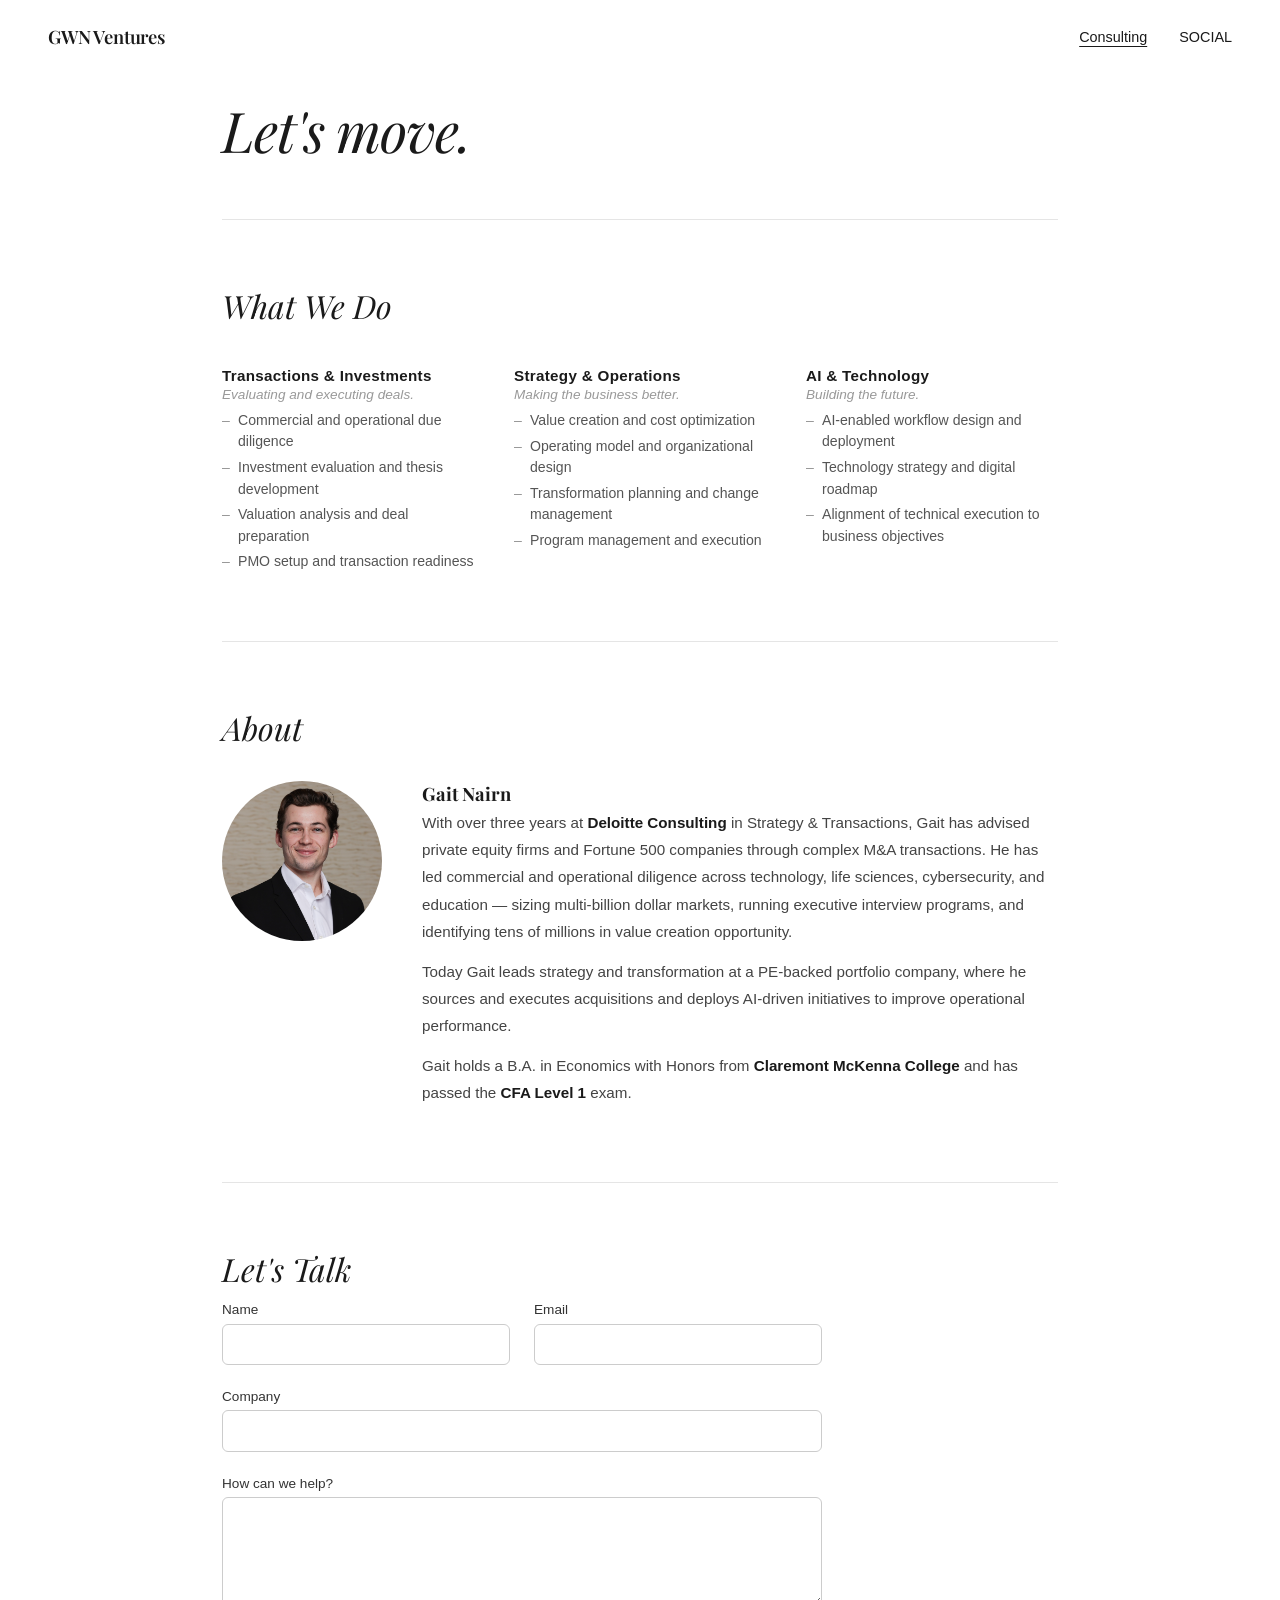
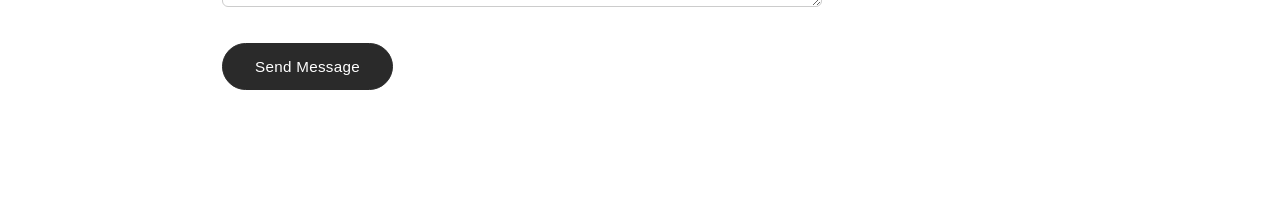
==== consulting/index.html @ 740e8a8c "Add consulting page, privacy/terms pages, and restructure site - Add consulting landing page with se" ====
<!DOCTYPE html>
<html lang="en">
<head>
  <meta charset="UTF-8">
  <meta name="viewport" content="width=device-width, initial-scale=1.0">
  <title>Consulting - GWN Ventures</title>
  <link rel="preconnect" href="https://fonts.googleapis.com">
  <link rel="preconnect" href="https://fonts.gstatic.com" crossorigin>
  <link href="https://fonts.googleapis.com/css2?family=Playfair+Display:ital,wght@0,400;0,700;1,400;1,700&display=swap" rel="stylesheet">
  <link rel="stylesheet" href="../styles.css">
</head>
<body>
  <nav>
    <a href="/" class="nav-logo">GWN Ventures</a>
    <div class="nav-links">
      <div class="nav-dropdown">
        <a href="/consulting" class="active">Consulting</a>
        <div class="dropdown-menu">
          <a href="#services">What We Do</a>
          <a href="#team">About</a>
          <a href="#contact">Let's Talk</a>
        </div>
      </div>
      <a href="/social">SOCIAL</a>
    </div>
  </nav>

  <main class="consulting">
    <section class="consulting-hero">
      <h1>Let's move.</h1>
    </section>

    <section class="consulting-services" id="services">
      <h2>What We Do</h2>
      <div class="services-list">
        <div class="service-item">
          <h3>Transactions & Investments</h3>
          <p class="service-subtitle">Evaluating and executing deals.</p>
          <ul>
            <li>Commercial and operational due diligence</li>
            <li>Investment evaluation and thesis development</li>
            <li>Valuation analysis and deal preparation</li>
            <li>PMO setup and transaction readiness</li>
          </ul>
        </div>
        <div class="service-item">
          <h3>Strategy & Operations</h3>
          <p class="service-subtitle">Making the business better.</p>
          <ul>
            <li>Value creation and cost optimization</li>
            <li>Operating model and organizational design</li>
            <li>Transformation planning and change management</li>
            <li>Program management and execution</li>
          </ul>
        </div>
        <div class="service-item">
          <h3>AI & Technology</h3>
          <p class="service-subtitle">Building the future.</p>
          <ul>
            <li>AI-enabled workflow design and deployment</li>
            <li>Technology strategy and digital roadmap</li>
            <li>Alignment of technical execution to business objectives</li>
          </ul>
        </div>
      </div>
    </section>

    <section class="consulting-team" id="team">
      <h2>About</h2>
      <div class="team-profile">
        <div class="team-photo">
          <img src="../images/gait-headshot.jpg" alt="Gait Nairn">
        </div>
        <div class="team-bio">
          <h3>Gait Nairn</h3>
          <p>
            With over three years at <strong>Deloitte Consulting</strong> in Strategy & Transactions, Gait has advised private equity firms and Fortune 500 companies through complex M&A transactions. He has led commercial and operational diligence across technology, life sciences, cybersecurity, and education &mdash; sizing multi-billion dollar markets, running executive interview programs, and identifying tens of millions in value creation opportunity.
          </p>
          <p>
            Today Gait leads strategy and transformation at a PE-backed portfolio company, where he sources and executes acquisitions and deploys AI-driven initiatives to improve operational performance.
          </p>
          <p>
            Gait holds a B.A. in Economics with Honors from <strong>Claremont McKenna College</strong> and has passed the <strong>CFA Level 1</strong> exam.
          </p>
        </div>
      </div>
    </section>

    <section class="consulting-contact" id="contact">
      <h2>Let's Talk</h2>
      <form action="https://formspree.io/f/xzdylvye" method="POST" class="contact-form">
        <div class="form-row">
          <div class="form-group">
            <label for="name">Name</label>
            <input type="text" id="name" name="name" required>
          </div>
          <div class="form-group">
            <label for="email">Email</label>
            <input type="email" id="email" name="email" required>
          </div>
        </div>
        <div class="form-group">
          <label for="company">Company</label>
          <input type="text" id="company" name="company">
        </div>
        <div class="form-group">
          <label for="message">How can we help?</label>
          <textarea id="message" name="message" rows="5" required></textarea>
        </div>
        <button type="submit" class="btn btn-primary">Send Message</button>
      </form>
    </section>
  </main>
  <script>
    (function() {
      var dropdown = document.querySelector('.nav-dropdown');
      var menu = dropdown.querySelector('.dropdown-menu');
      var timer;
      function show() { clearTimeout(timer); menu.classList.add('open'); }
      function hide() { timer = setTimeout(function() { menu.classList.remove('open'); }, 100); }
      dropdown.addEventListener('mouseenter', show);
      dropdown.addEventListener('mouseleave', hide);
      menu.addEventListener('mouseenter', show);
      menu.addEventListener('mouseleave', hide);
    })();
  </script>
</body>
</html>
---- styles.css ----
/* Reset & Base */
*, *::before, *::after {
  margin: 0;
  padding: 0;
  box-sizing: border-box;
}

html {
  font-size: 16px;
  -webkit-font-smoothing: antialiased;
  -moz-osx-font-smoothing: grayscale;
}

body {
  font-family: 'Playfair Display', Georgia, 'Times New Roman', serif;
  color: #1a1a1a;
  background-color: #fff;
  min-height: 100vh;
}

a {
  text-decoration: none;
  color: inherit;
}

/* Navigation */
nav {
  display: flex;
  justify-content: space-between;
  align-items: center;
  padding: 1.5rem 3rem;
  position: fixed;
  top: 0;
  left: 0;
  right: 0;
  z-index: 100;
  background: rgba(255, 255, 255, 0.95);
  backdrop-filter: blur(10px);
  -webkit-backdrop-filter: blur(10px);
}

.nav-logo {
  font-size: 1.15rem;
  font-weight: 600;
  letter-spacing: -0.01em;
}

.nav-links {
  display: flex;
  gap: 2rem;
  font-family: -apple-system, BlinkMacSystemFont, 'Segoe UI', Roboto, sans-serif;
  font-size: 0.9rem;
  font-weight: 400;
}

.nav-links a {
  transition: opacity 0.2s;
}

.nav-links a:hover {
  opacity: 0.6;
}

.nav-links a.active {
  text-decoration: underline;
  text-underline-offset: 4px;
}

/* Nav Dropdown */
.nav-dropdown {
  position: relative;
}

.nav-dropdown .dropdown-menu {
  position: absolute;
  top: 100%;
  left: 50%;
  transform: translateX(-50%);
  background: rgba(255, 255, 255, 0.97);
  backdrop-filter: blur(10px);
  -webkit-backdrop-filter: blur(10px);
  border: 1px solid #e5e5e5;
  border-radius: 8px;
  padding: 0.5rem 0;
  margin-top: 0.4rem;
  min-width: 160px;
  box-shadow: 0 4px 12px rgba(0, 0, 0, 0.08);
  opacity: 0;
  visibility: hidden;
  transition: opacity 0.15s, visibility 0.15s;
}

.nav-dropdown .dropdown-menu.open {
  opacity: 1;
  visibility: visible;
}

.nav-dropdown .dropdown-menu a {
  display: block;
  padding: 0.45rem 1.2rem;
  font-size: 0.85rem;
  color: #1a1a1a;
  transition: background 0.15s;
}

.nav-dropdown .dropdown-menu a:hover {
  background: #f5f5f5;
  opacity: 1;
}

/* Landing Page */
.landing {
  display: flex;
  flex-direction: column;
  align-items: center;
  justify-content: center;
  min-height: 100vh;
  padding: 2rem;
  text-align: center;
}

.landing h1 {
  font-size: clamp(2.5rem, 5vw, 4rem);
  font-weight: 400;
  font-style: italic;
  letter-spacing: -0.02em;
  margin-bottom: 3rem;
}

.landing-buttons {
  display: flex;
  flex-direction: column;
  gap: 1rem;
  width: 280px;
}

.btn {
  display: inline-flex;
  align-items: center;
  justify-content: center;
  padding: 0.9rem 2rem;
  border-radius: 50px;
  font-family: -apple-system, BlinkMacSystemFont, 'Segoe UI', Roboto, sans-serif;
  font-size: 0.95rem;
  font-weight: 500;
  letter-spacing: 0.02em;
  cursor: pointer;
  transition: all 0.2s ease;
}

.btn-primary {
  background: #2a2a2a;
  color: #fff;
  border: 1.5px solid #2a2a2a;
}

.btn-primary:hover {
  background: #444;
  border-color: #444;
}

.btn-outline {
  background: transparent;
  color: #2a2a2a;
  border: 1.5px solid #ccc;
}

.btn-outline:hover {
  border-color: #888;
}

/* Social Page - Hero */
.social-hero {
  position: relative;
  width: 100%;
  min-height: 100vh;
  display: flex;
  flex-direction: column;
  align-items: center;
  justify-content: center;
  text-align: center;
  padding: 6rem 2rem 4rem;
  overflow: hidden;
}

.social-hero::before {
  content: '';
  position: absolute;
  inset: 0;
  background-image: url('images/social-hero.jpg');
  background-size: cover;
  background-position: center;
  filter: brightness(0.5);
  z-index: -1;
}

.social-hero h1 {
  font-size: clamp(1.6rem, 3.2vw, 2.8rem);
  font-weight: 400;
  font-style: italic;
  color: #fff;
  line-height: 1.4;
  white-space: nowrap;
}

.social-hero h1 .strikethrough {
  text-decoration: line-through;
  text-decoration-thickness: 2px;
}

.social-hero .tagline {
  font-size: clamp(1.8rem, 3.5vw, 3rem);
  font-weight: 400;
  font-style: italic;
  color: #fff;
  margin-top: 2rem;
}

.social-hero .tagline-bold {
  font-size: clamp(1.8rem, 3.5vw, 3rem);
  font-weight: 700;
  font-style: italic;
  color: #fff;
  margin-top: 2rem;
}

.social-hero .tagline-bold .unbold {
  font-weight: 400;
}

.social-hero nav {
  background: transparent;
}

.social-hero nav .nav-logo,
.social-hero nav .nav-links a {
  color: #fff;
}

/* Social Page - Content Section */
.social-content {
  max-width: 800px;
  margin: 0 auto;
  padding: 5rem 2rem;
  text-align: center;
}

.social-content h2 {
  font-size: clamp(1.5rem, 3vw, 2.2rem);
  font-weight: 400;
  font-style: italic;
  margin-bottom: 1.5rem;
}

.social-content p {
  font-family: -apple-system, BlinkMacSystemFont, 'Segoe UI', Roboto, sans-serif;
  font-size: 1.05rem;
  line-height: 1.8;
  color: #555;
  margin-bottom: 1rem;
}

.social-content .cta {
  margin-top: 2.5rem;
}

.social-content .cta .btn {
  font-size: 1rem;
  padding: 1rem 2.5rem;
}

/* About Page */
.about {
  display: grid;
  grid-template-columns: 1fr 1fr;
  min-height: 100vh;
  padding-top: 5rem;
}

.about-text {
  display: flex;
  flex-direction: column;
  justify-content: center;
  padding: 4rem 3rem 4rem 3rem;
}

.about-text h1 {
  font-size: clamp(2.5rem, 4vw, 3.5rem);
  font-weight: 400;
  font-style: italic;
  letter-spacing: -0.02em;
  margin-bottom: 1.5rem;
}

.about-text p {
  font-family: -apple-system, BlinkMacSystemFont, 'Segoe UI', Roboto, sans-serif;
  font-size: 1.05rem;
  line-height: 1.8;
  color: #555;
  max-width: 480px;
}

.about-image {
  width: 100%;
  height: 100%;
  min-height: 500px;
  object-fit: cover;
}

/* Legal Pages */
.legal {
  max-width: 720px;
  margin: 0 auto;
  padding: 7rem 2rem 4rem;
}

.legal h1 {
  font-size: clamp(2rem, 4vw, 3rem);
  font-weight: 400;
  font-style: italic;
  letter-spacing: -0.02em;
  margin-bottom: 0.5rem;
}

.legal-meta {
  font-family: -apple-system, BlinkMacSystemFont, 'Segoe UI', Roboto, sans-serif;
  font-size: 0.85rem;
  color: #999;
  margin-bottom: 2.5rem;
}

.legal h2 {
  font-size: 1.3rem;
  font-weight: 700;
  margin-top: 2.5rem;
  margin-bottom: 0.75rem;
}

.legal h3 {
  font-size: 1.05rem;
  font-weight: 700;
  margin-top: 1.5rem;
  margin-bottom: 0.5rem;
}

.legal p,
.legal li {
  font-family: -apple-system, BlinkMacSystemFont, 'Segoe UI', Roboto, sans-serif;
  font-size: 0.95rem;
  line-height: 1.8;
  color: #444;
  margin-bottom: 0.75rem;
}

.legal ul,
.legal ol {
  padding-left: 1.5rem;
  margin-bottom: 1rem;
}

.legal a {
  color: #2a2a2a;
  text-decoration: underline;
  text-underline-offset: 3px;
}

.legal a:hover {
  opacity: 0.6;
}

.legal .table-wrap {
  overflow-x: auto;
  margin: 1rem 0;
}

.legal table {
  width: 100%;
  border-collapse: collapse;
  font-family: -apple-system, BlinkMacSystemFont, 'Segoe UI', Roboto, sans-serif;
  font-size: 0.85rem;
  line-height: 1.6;
}

.legal th,
.legal td {
  text-align: left;
  padding: 0.6rem 0.75rem;
  border-bottom: 1px solid #e5e5e5;
  color: #444;
}

.legal th {
  font-weight: 600;
  color: #1a1a1a;
}

/* Social Legal Links */
.social-legal {
  display: flex;
  gap: 1rem;
  justify-content: center;
  margin-top: 2rem;
}

.social-legal .btn {
  font-size: 0.9rem;
  padding: 0.75rem 2rem;
}

/* Consulting Page */
.consulting {
  max-width: 900px;
  margin: 0 auto;
  padding: 0 2rem 4rem;
}

.consulting-hero {
  padding-top: 6rem;
  padding-bottom: 2rem;
  border-bottom: 1px solid #e5e5e5;
}

.consulting-hero h1 {
  font-size: clamp(2.2rem, 4.5vw, 3.5rem);
  font-weight: 400;
  font-style: italic;
  letter-spacing: -0.02em;
  line-height: 1.2;
  margin-bottom: 1.5rem;
}

.consulting-subtitle {
  font-family: -apple-system, BlinkMacSystemFont, 'Segoe UI', Roboto, sans-serif;
  font-size: 1.1rem;
  line-height: 1.7;
  color: #555;
  max-width: 600px;
}

.consulting-services {
  padding: 4rem 0;
  border-bottom: 1px solid #e5e5e5;
}

.consulting-services h2 {
  font-size: clamp(1.5rem, 3vw, 2rem);
  font-weight: 400;
  font-style: italic;
  margin-bottom: 2.5rem;
}

.services-list {
  display: grid;
  grid-template-columns: 1fr 1fr 1fr;
  gap: 2.5rem;
}

.service-item h3 {
  font-family: -apple-system, BlinkMacSystemFont, 'Segoe UI', Roboto, sans-serif;
  font-size: 0.95rem;
  font-weight: 600;
  letter-spacing: 0.02em;
  margin-bottom: 0.2rem;
}

.service-subtitle {
  font-family: -apple-system, BlinkMacSystemFont, 'Segoe UI', Roboto, sans-serif;
  font-size: 0.85rem;
  font-style: italic;
  color: #999;
  margin-bottom: 0.5rem;
}

.service-item ul {
  list-style: none;
  padding: 0;
}

.service-item li {
  font-family: -apple-system, BlinkMacSystemFont, 'Segoe UI', Roboto, sans-serif;
  font-size: 0.88rem;
  line-height: 1.5;
  color: #555;
  padding-left: 1rem;
  position: relative;
  margin-bottom: 0.3rem;
}

.service-item li::before {
  content: '\2013';
  position: absolute;
  left: 0;
  color: #999;
}

.consulting-team {
  padding: 4rem 0;
  border-bottom: 1px solid #e5e5e5;
}

.consulting-team h2 {
  font-size: clamp(1.5rem, 3vw, 2rem);
  font-weight: 400;
  font-style: italic;
  margin-bottom: 2rem;
}

.team-profile {
  display: flex;
  gap: 2.5rem;
  align-items: flex-start;
}

.team-photo {
  flex-shrink: 0;
  width: 160px;
  height: 160px;
  border-radius: 50%;
  overflow: hidden;
  background: #f0f0f0;
}

.team-photo img {
  width: 100%;
  height: 100%;
  object-fit: cover;
}

.team-bio h3 {
  font-size: 1.15rem;
  font-weight: 700;
  margin-bottom: 0.15rem;
}

.team-title {
  font-family: -apple-system, BlinkMacSystemFont, 'Segoe UI', Roboto, sans-serif;
  font-size: 0.85rem;
  color: #999;
  letter-spacing: 0.03em;
  margin-bottom: 1rem !important;
}

.team-bio p {
  font-family: -apple-system, BlinkMacSystemFont, 'Segoe UI', Roboto, sans-serif;
  font-size: 0.95rem;
  line-height: 1.8;
  color: #444;
  margin-bottom: 0.75rem;
}

.team-bio strong {
  color: #1a1a1a;
}

.consulting-contact {
  padding: 4rem 0;
}

.consulting-contact h2 {
  font-size: clamp(1.5rem, 3vw, 2rem);
  font-weight: 400;
  font-style: italic;
  margin-bottom: 0.75rem;
}

.contact-intro {
  font-family: -apple-system, BlinkMacSystemFont, 'Segoe UI', Roboto, sans-serif;
  font-size: 1rem;
  color: #555;
  margin-bottom: 2rem;
}

.contact-form {
  max-width: 600px;
}

.form-row {
  display: grid;
  grid-template-columns: 1fr 1fr;
  gap: 1.5rem;
}

.form-group {
  margin-bottom: 1.5rem;
}

.form-group label {
  display: block;
  font-family: -apple-system, BlinkMacSystemFont, 'Segoe UI', Roboto, sans-serif;
  font-size: 0.85rem;
  font-weight: 500;
  margin-bottom: 0.4rem;
  color: #333;
}

.form-group input,
.form-group textarea {
  width: 100%;
  padding: 0.7rem 0.9rem;
  border: 1.5px solid #ccc;
  border-radius: 6px;
  font-family: -apple-system, BlinkMacSystemFont, 'Segoe UI', Roboto, sans-serif;
  font-size: 0.95rem;
  color: #1a1a1a;
  background: #fff;
  transition: border-color 0.2s;
}

.form-group input:focus,
.form-group textarea:focus {
  outline: none;
  border-color: #2a2a2a;
}

.form-group textarea {
  resize: vertical;
}

.contact-form .btn {
  margin-top: 0.5rem;
}

/* Responsive */
@media (max-width: 768px) {
  nav {
    padding: 1.25rem 1.5rem;
  }

  .about {
    grid-template-columns: 1fr;
  }

  .about-text {
    padding: 3rem 1.5rem;
    order: 2;
  }

  .about-image {
    min-height: 350px;
    order: 1;
  }

  .social-hero nav {
    padding: 1.25rem 1.5rem;
  }

  .services-list {
    grid-template-columns: 1fr;
    gap: 2rem;
  }

  .team-profile {
    flex-direction: column;
    align-items: center;
    text-align: center;
  }

  .form-row {
    grid-template-columns: 1fr;
    gap: 0;
  }

  .consulting-hero {
    padding-top: 6rem;
  }
}
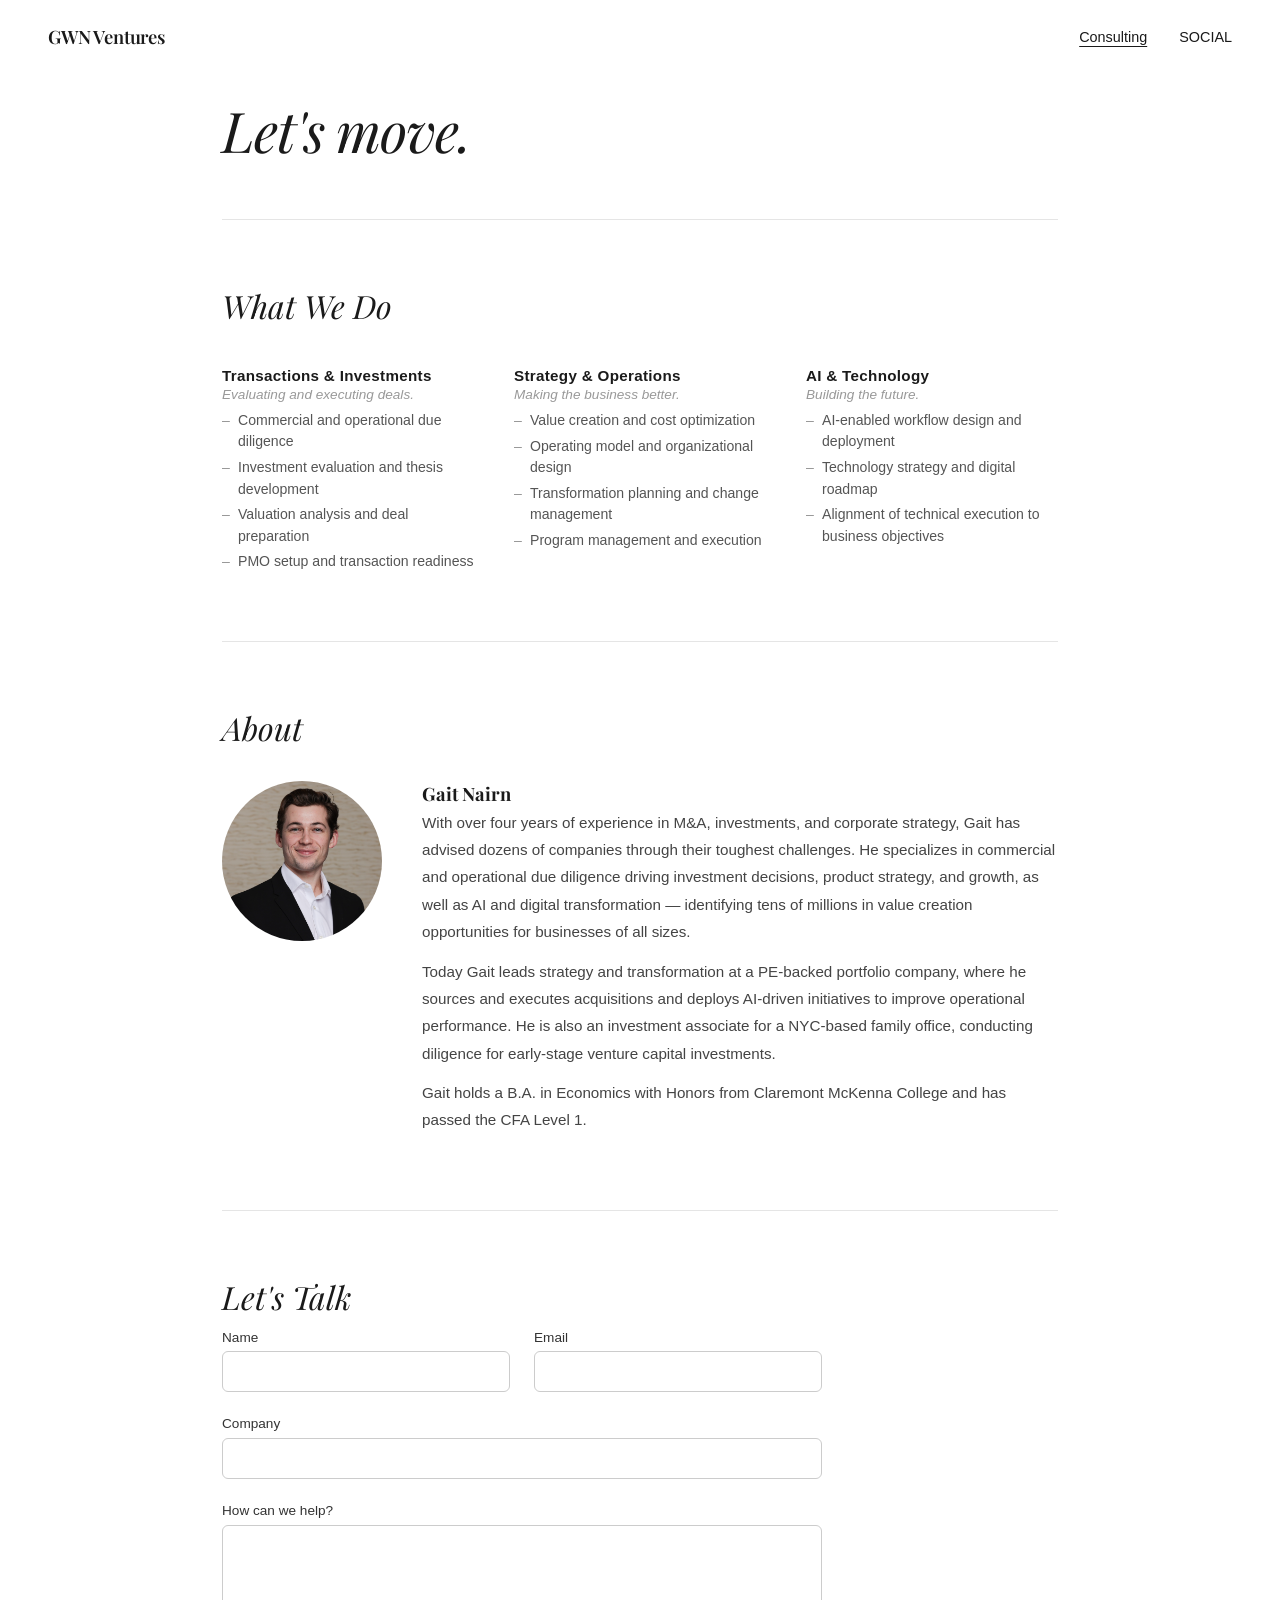
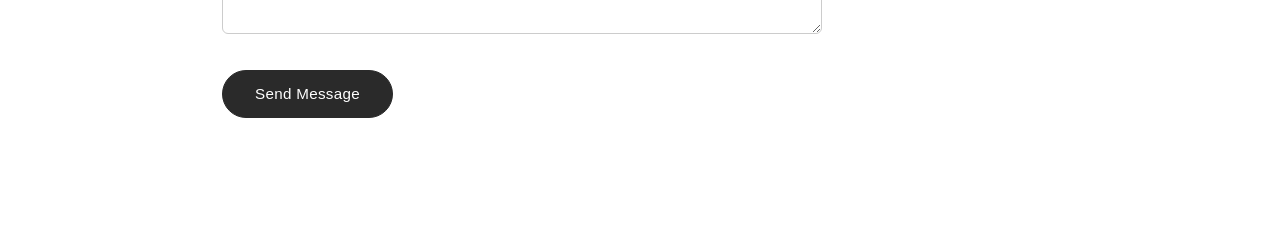
==== commit 76cb6851: "docs: Update Gait bio on consulting page Co-Authored-By: Claude Opus 4.8 (1M context) <noreply@anthr" ====
--- a/consulting/index.html
+++ b/consulting/index.html
@@ -74,13 +74,13 @@
         <div class="team-bio">
           <h3>Gait Nairn</h3>
           <p>
-            With over three years at <strong>Deloitte Consulting</strong> in Strategy & Transactions, Gait has advised private equity firms and Fortune 500 companies through complex M&A transactions. He has led commercial and operational diligence across technology, life sciences, cybersecurity, and education &mdash; sizing multi-billion dollar markets, running executive interview programs, and identifying tens of millions in value creation opportunity.
+            With over four years of experience in M&amp;A, investments, and corporate strategy, Gait has advised dozens of companies through their toughest challenges. He specializes in commercial and operational due diligence driving investment decisions, product strategy, and growth, as well as AI and digital transformation &mdash; identifying tens of millions in value creation opportunities for businesses of all sizes.
           </p>
           <p>
-            Today Gait leads strategy and transformation at a PE-backed portfolio company, where he sources and executes acquisitions and deploys AI-driven initiatives to improve operational performance.
+            Today Gait leads strategy and transformation at a PE-backed portfolio company, where he sources and executes acquisitions and deploys AI-driven initiatives to improve operational performance. He is also an investment associate for a NYC-based family office, conducting diligence for early-stage venture capital investments.
           </p>
           <p>
-            Gait holds a B.A. in Economics with Honors from <strong>Claremont McKenna College</strong> and has passed the <strong>CFA Level 1</strong> exam.
+            Gait holds a B.A. in Economics with Honors from Claremont McKenna College and has passed the CFA Level 1.
           </p>
         </div>
       </div>
--- a/styles.css
+++ b/styles.css
@@ -620,6 +620,105 @@
   margin-top: 0.5rem;
 }
 
+/* Invite Page */
+.invite-page {
+  display: flex;
+  align-items: center;
+  justify-content: center;
+  min-height: 100vh;
+  padding: 6rem 2rem 2rem;
+}
+
+.invite-card {
+  text-align: center;
+  max-width: 420px;
+  width: 100%;
+}
+
+.invite-label {
+  font-family: -apple-system, BlinkMacSystemFont, 'Segoe UI', Roboto, sans-serif;
+  font-size: 0.95rem;
+  color: #999;
+  margin-bottom: 0.5rem;
+}
+
+.invite-card h1 {
+  font-size: clamp(2.5rem, 5vw, 3.5rem);
+  font-weight: 700;
+  letter-spacing: 0.08em;
+  margin-bottom: 0.25rem;
+}
+
+.invite-tagline {
+  font-size: 1.1rem;
+  font-style: italic;
+  font-weight: 400;
+  color: #777;
+  margin-bottom: 2.5rem;
+}
+
+.invite-code-box {
+  display: flex;
+  flex-direction: column;
+  align-items: center;
+  gap: 0.4rem;
+  background: #f7f7f7;
+  border: 1.5px solid #e5e5e5;
+  border-radius: 12px;
+  padding: 1.25rem 2rem;
+  margin-bottom: 2rem;
+}
+
+.invite-code-label {
+  font-family: -apple-system, BlinkMacSystemFont, 'Segoe UI', Roboto, sans-serif;
+  font-size: 0.78rem;
+  text-transform: uppercase;
+  letter-spacing: 0.1em;
+  color: #999;
+}
+
+.invite-code {
+  font-family: 'SF Mono', 'Fira Code', 'Courier New', monospace;
+  font-size: 2rem;
+  font-weight: 600;
+  letter-spacing: 0.15em;
+  color: #1a1a1a;
+}
+
+.invite-actions {
+  display: flex;
+  flex-direction: column;
+  gap: 0.75rem;
+  margin-bottom: 2.5rem;
+}
+
+.invite-actions .btn {
+  width: 100%;
+}
+
+.invite-fallback {
+  font-family: -apple-system, BlinkMacSystemFont, 'Segoe UI', Roboto, sans-serif;
+}
+
+.invite-fallback p {
+  font-size: 0.9rem;
+  color: #999;
+  margin-bottom: 0.4rem;
+}
+
+.invite-tf-link {
+  font-size: 0.9rem;
+  font-weight: 500;
+  color: #2a2a2a;
+  text-decoration: underline;
+  text-underline-offset: 3px;
+  transition: opacity 0.2s;
+}
+
+.invite-tf-link:hover {
+  opacity: 0.6;
+}
+
 /* Responsive */
 @media (max-width: 768px) {
   nav {
